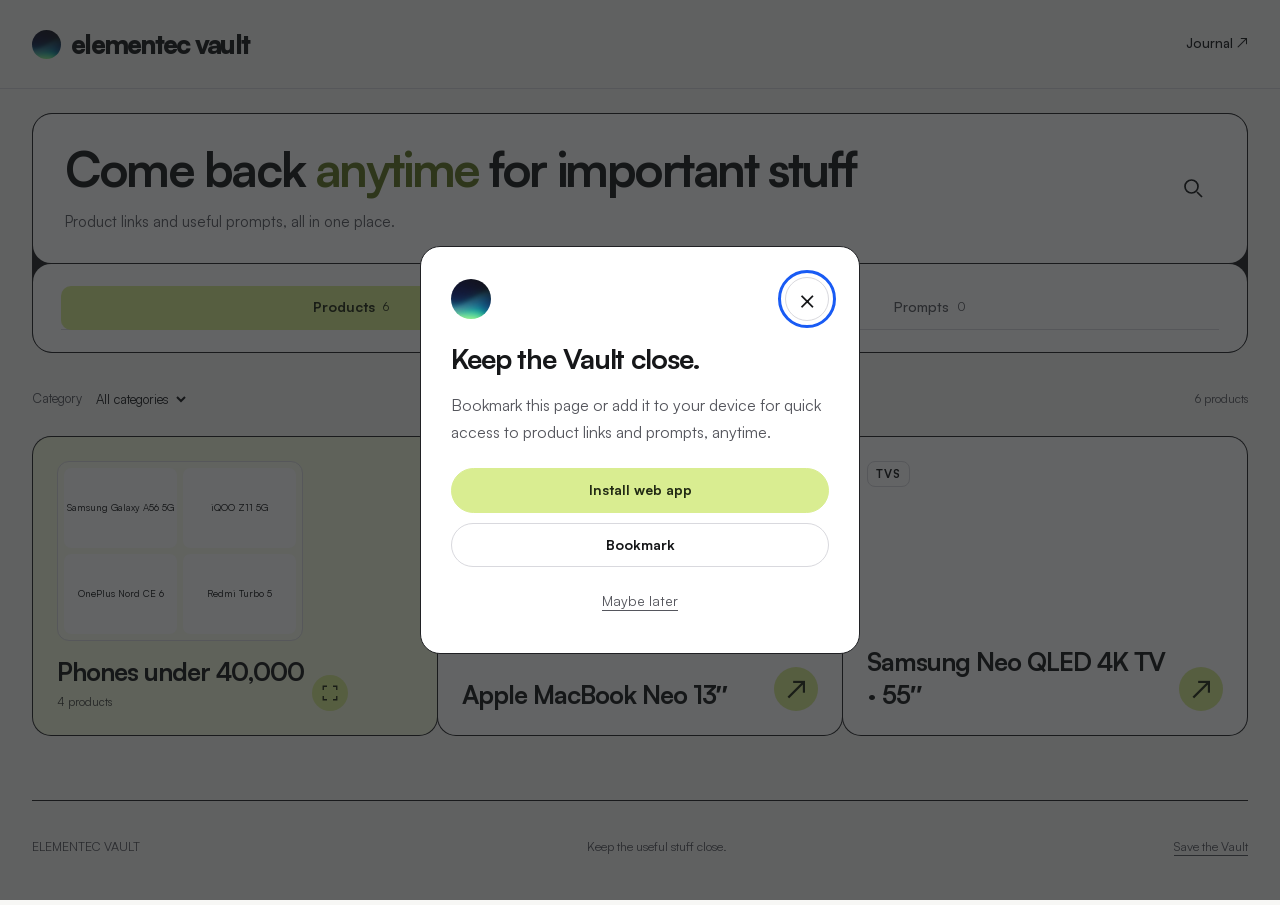
==== site/elementec/index.html @ bdfa91d1 "Move Elementec Vault to its dedicated path" ====
<!doctype html>
<html lang="en">
<head>
  <meta charset="utf-8">
  <meta name="viewport" content="width=device-width, initial-scale=1">
  <meta name="description" content="Find product links and copy useful prompts from Elementec.">
  <meta name="theme-color" content="#f7f7f5" media="(prefers-color-scheme: light)">
  <meta name="theme-color" content="#191a1c" media="(prefers-color-scheme: dark)">
  <title>Elementec Vault</title>
  <link rel="icon" href="../brand/header-blue-lime.jpg" type="image/jpeg"><link rel="preload" href="../fonts/Satoshi-Variable.woff2" as="font" type="font/woff2" crossorigin>
  <link rel="manifest" href="../manifest.webmanifest"><link rel="apple-touch-icon" href="../brand/apple-touch-icon.png"><meta name="apple-mobile-web-app-title" content="Vault">
  <link rel="stylesheet" href="../styles.css?v=reel-folders-1">
  <script type="module" src="../app.mjs?v=reel-folders-1"></script>
</head>
<body>
  <a class="skip" href="#library">Skip to the Vault</a>
  <header class="masthead"><a class="brand" href="./" aria-label="Elementec Vault home"><span class="brand-mark" aria-hidden="true"></span><span class="brand-text"><strong>elementec vault</strong></span></a><a class="parent-link" href="https://elementec.co/journal">Journal ↗</a></header>
  <main>
    <p id="preview-note" class="notice" hidden>Preview examples only. These are not Elementec product recommendations.</p>
    <section id="library" aria-label="The Vault">
      <div class="discovery">
    <section class="intro">
      <div id="intro-copy" class="intro-copy"><h1>Come back <span class="accent-text">anytime</span> for important stuff</h1><p>Product links and useful prompts, all in one place.</p></div>
      <button id="open-search" class="search-toggle" type="button" aria-label="Search the Vault" aria-controls="search-field" aria-expanded="false"><svg viewBox="0 0 24 24" width="24" height="24" aria-hidden="true"><circle cx="10.5" cy="10.5" r="6.5"/><path d="m16 16 5 5"/></svg></button>
      <label id="search-field" class="search" hidden><span class="sr-only">Search the Vault</span><input id="search" type="search" placeholder="Search the Vault" autocomplete="off"></label>
      <button id="close-search" class="search-toggle" type="button" aria-label="Close search" hidden><svg viewBox="0 0 24 24" width="24" height="24" aria-hidden="true"><path d="m6 6 12 12M18 6 6 18"/></svg></button>
    </section>
      <div class="toolbar"><div class="tabs" role="tablist" aria-label="Browse the Vault"><button id="products-tab" type="button" role="tab" aria-selected="true" aria-controls="results" data-type="product">Products <span id="products-count">0</span></button><button id="prompts-tab" type="button" role="tab" aria-selected="false" aria-controls="results" tabindex="-1" data-type="prompt">Prompts <span id="prompts-count">0</span></button></div></div>
      </div>
      <div class="results-heading"><label class="category-label">Category <select id="category"><option value="">All categories</option></select></label><p id="results-count" aria-live="polite"></p></div>
      <div id="results" class="results" role="tabpanel" aria-labelledby="products-tab" aria-busy="true"><p class="state">Opening the Vault…</p></div>
    </section>
  </main>
  <footer><span>ELEMENTEC VAULT</span><span>Keep the useful stuff close.</span><button id="save-vault" class="footer-save" type="button">Save the Vault</button></footer>
  <dialog id="folder-dialog" class="folder-dialog" aria-labelledby="folder-title">
    <div class="folder-dialog-top"><h2 id="folder-title"></h2><button id="close-folder" class="icon-button" type="button" aria-label="Close collection" autofocus>×</button></div>
    <div id="folder-products" class="grid"></div>
  </dialog>
  <dialog id="prompt-dialog"><div class="dialog-top"><span class="eyebrow" id="prompt-category">PROMPT</span><button id="close-dialog" class="icon-button" type="button" aria-label="Close prompt">×</button></div><h2 id="prompt-title"></h2><p id="prompt-description"></p><pre id="prompt-text"></pre><div class="dialog-actions"><button id="copy-prompt" class="button primary" type="button">Copy prompt</button><button id="copy-link" class="button secondary" type="button">Copy link</button></div><p id="copy-feedback" class="feedback" aria-live="polite"></p></dialog>
  <dialog id="quick-access-dialog" class="quick-access-dialog" aria-labelledby="quick-access-title" aria-describedby="quick-access-description">
    <div class="dialog-top"><span class="brand-mark" aria-hidden="true"></span><button id="close-quick-access" class="icon-button" type="button" aria-label="Close save reminder" autofocus>×</button></div>
    <h2 id="quick-access-title">Keep the Vault close.</h2>
    <p id="quick-access-description">Bookmark this page or add it to your device for quick access to product links and prompts, anytime.</p>
    <div class="quick-access-actions"><button id="install-vault" class="button primary" type="button">Install web app</button><button id="bookmark-vault" class="button secondary" type="button">Bookmark</button></div>
    <section id="quick-help" class="quick-help" aria-live="polite" hidden><h3 id="quick-help-title"></h3><p id="quick-help-text"></p></section>
    <button id="later-quick-access" class="later-button" type="button">Maybe later</button>
  </dialog>
  <noscript><p class="notice">Enable JavaScript to browse products and copy prompts.</p></noscript>
</body>
</html>
---- site/styles.css ----
/* Match the live Elementec Journal at /journal, checked 9 October 2026. */
@font-face{font-family:Satoshi;src:url("fonts/Satoshi-Variable.woff2") format("woff2");font-style:normal;font-weight:300 900;font-display:swap}
:root{
  color-scheme:light dark;
  --canvas:#f7f7f5;--surface:#fff;--ink:#161719;--muted:#55565d;
  --line:#d9d9de;--seam:#202124;--soft:#eae9f1;--focus:#195bf4;
  --primary:#d9ed91;--primary-ink:#222a14;--accent:#607620;
  font-family:Satoshi,Arial,sans-serif;font-synthesis:none;
  color:var(--ink);background:var(--canvas);
}
@media(prefers-color-scheme:dark){:root{
  --canvas:#191a1c;--surface:#232427;--ink:#f2f2ed;--muted:#b8b9c0;
  --line:#45464c;--seam:#75777e;--soft:#2c2b38;--focus:#9bbcff;--accent:#d9ed91;
}}
*{box-sizing:border-box}body{margin:0;background:var(--canvas);line-height:1.6}
button,input,select,textarea{font:inherit}a{color:inherit}button{cursor:pointer}button:disabled{cursor:wait;opacity:.65}
:focus-visible{outline:3px solid var(--focus);outline-offset:4px}[hidden]{display:none!important}
::selection{background:var(--primary);color:var(--primary-ink)}
.masthead{max-width:1280px;margin:auto;min-height:73px;padding:14px 20px;display:flex;align-items:center;justify-content:space-between;gap:14px;border-bottom:1px solid var(--line)}
.brand{display:flex;align-items:center;gap:10px;min-height:44px;text-decoration:none}
.brand-mark{width:29px;height:29px;background:url("brand/header-blue-lime.jpg") center/cover;border-radius:50%;flex-shrink:0}
.brand-text{display:flex;align-items:center;gap:16px}.brand-text strong{font-size:1.5rem;font-weight:900;letter-spacing:-.065em;line-height:1.2}
.brand-sub{border-left:1px solid var(--line);padding-left:16px;color:var(--muted);font-size:.8rem}
.parent-link{display:inline-flex;align-items:center;gap:8px;min-height:44px;font-size:.8rem;font-weight:500;text-decoration:none}.parent-link:hover{text-decoration:underline;text-underline-offset:5px}
main{max-width:1280px;margin:auto;padding:0 20px 40px}.context-line{display:flex;justify-content:space-between;gap:14px;padding:12px 0;font-size:.72rem;color:var(--muted)}
.discovery{background:var(--seam);border:1px solid var(--seam);border-radius:20px;overflow:hidden;margin-bottom:16px}
.intro{padding:22px;background:var(--surface);border-radius:18px;display:grid;grid-template-columns:minmax(0,1fr) 44px;align-items:center;gap:14px}.intro-copy{min-width:0}.search-toggle{display:inline-flex;align-items:center;justify-content:center;width:44px;height:44px;padding:0;border:0;border-radius:50%;background:transparent;color:var(--ink)}.search-toggle:hover{background:var(--soft)}.search-toggle svg{stroke:currentColor;fill:none;stroke-width:1.7}.eyebrow{color:var(--ink);font-size:.72rem;font-weight:700;letter-spacing:.09em;line-height:1.6;margin:0 0 14px;text-transform:uppercase}
.intro h1{font-size:2rem;font-weight:700;line-height:1.12;letter-spacing:-.05em;overflow-wrap:anywhere;margin:0}.intro-copy>p:last-child{display:none;color:var(--muted);font-size:.95rem;margin:14px 0 0}
.toolbar{background:var(--surface);border-radius:18px;padding:16px 18px;display:flex;flex-direction:column;gap:14px;margin-top:1px}
.tabs{display:flex;border-bottom:1px solid var(--line)}.tabs button{flex:1;display:flex;justify-content:center;align-items:center;gap:8px;min-height:44px;padding:8px 4px;border:0;border-bottom:2px solid transparent;background:transparent;color:var(--muted);font-size:.875rem;font-weight:500;margin-bottom:-1px}
.tabs button[aria-selected=true]{color:var(--primary-ink);font-weight:700;background:var(--primary);border-bottom-color:var(--primary);border-radius:10px}.tabs button[aria-selected=true] span{color:inherit}.tabs button span{color:var(--muted);font-size:.75rem;font-weight:400}
.search{display:flex;align-items:center;gap:12px;min-height:48px;border-bottom:1px solid var(--line)}.search svg{stroke:var(--ink);fill:none;stroke-width:1.7;flex-shrink:0}.search input{width:100%;min-width:0;border:0;border-radius:0;background:transparent;color:var(--ink);padding:10px 0;font-size:1rem}.search input::placeholder{color:var(--muted);opacity:1}.search input:focus{outline:none}.search:focus-within{outline:2px solid var(--focus);outline-offset:4px}
.results-heading{min-height:60px;display:grid;grid-template-columns:minmax(0,1fr) auto;align-items:center;gap:0 10px;padding:0 0 14px;font-size:.8125rem;color:var(--muted)}.results-heading p{grid-column:2;grid-row:1;margin:0;white-space:nowrap;font-size:.75rem}.category-label{display:flex;align-items:center;gap:6px;min-width:0}.category-label select{min-width:0;max-width:155px;min-height:44px;padding:8px 4px;border:0;border-radius:8px;background:var(--canvas);color:var(--ink);font-size:.8125rem}
.grid{display:grid;grid-template-columns:repeat(2,minmax(0,1fr));gap:1px;padding:1px;background:var(--seam);border-radius:20px;overflow:hidden}
.card{min-width:0;padding:14px 12px;display:flex;flex-direction:column;background:var(--surface);border-radius:18px;scroll-margin-top:24px}
.card-media{position:relative;margin-bottom:14px;font-size:.6875rem}.card-image{display:block;width:100%;height:clamp(100px,30vw,160px);object-fit:contain;background:#fff;border-radius:12px}.card-media.has-image>.category{position:absolute;top:8px;left:8px;max-width:calc(100% - 16px)}
.category{display:inline-block;max-width:100%;padding:3px 8px;border:1px solid var(--line);border-radius:8px;background:var(--surface);text-transform:uppercase;letter-spacing:.075em;font-weight:700;color:var(--ink);overflow-wrap:anywhere}.affiliate-label{color:var(--muted);font-size:.6875rem}
.card h2{font-size:clamp(1rem,4.1vw,1.25rem);font-weight:700;letter-spacing:-.04em;line-height:1.3;overflow-wrap:anywhere;margin:0}
.card-bottom{margin-top:auto;display:grid;grid-template-columns:minmax(0,1fr) 44px;align-items:end;gap:8px}.card-action{display:inline-flex;align-items:center;justify-content:center;width:44px;height:44px;min-width:44px;min-height:44px;padding:0;border:0;border-radius:50%;background:var(--primary);color:var(--primary-ink);font-size:1.5rem;font-weight:700;line-height:1;text-decoration:none}.card-action:hover{filter:brightness(.95)}.card-date{font-size:.6875rem;color:var(--muted)}
.state{grid-column:1/-1;margin:0;padding:36px 22px;background:var(--surface);border-radius:18px;color:var(--muted);text-align:center;line-height:1.75}.state strong{display:block;color:var(--ink);font-size:1.25rem;font-weight:700;letter-spacing:-.04em;margin-bottom:8px}
.affiliate-note{color:var(--muted);font-size:.8125rem;line-height:1.7;margin:20px 0 0}.notice{background:var(--soft);border:1px solid var(--line);border-radius:14px;padding:16px 18px;font-size:.875rem;line-height:1.7}.feedback{color:var(--muted);font-size:.875rem;min-height:1.4em}
body>footer{width:min(1216px,calc(100% - 40px));margin:auto;padding:24px 0 36px;border-top:1px solid var(--seam);color:var(--muted);display:flex;flex-wrap:wrap;justify-content:space-between;gap:16px;font-size:.78rem}
dialog{background:var(--surface);color:var(--ink);border:1px solid var(--seam);border-radius:20px;padding:22px;width:min(650px,calc(100% - 28px));max-height:85dvh}dialog::backdrop{background:#161719aa}.dialog-top{display:flex;align-items:center;justify-content:space-between;gap:12px}.dialog-top .eyebrow{margin:0}.icon-button{width:44px;height:44px;border:1px solid var(--line);border-radius:50%;background:var(--surface);color:var(--ink);font-size:1.75rem}dialog h2{font-size:1.75rem;font-weight:700;letter-spacing:-.04em;line-height:1.25;margin:24px 0 12px}dialog>p{color:var(--muted);line-height:1.7}pre{font:inherit;font-size:1rem;white-space:pre-wrap;overflow-wrap:anywhere;line-height:1.7;padding:18px;background:var(--soft);border:1px solid var(--line);border-radius:12px;max-height:40dvh;overflow:auto}.dialog-actions{display:flex;flex-wrap:wrap;gap:10px}
.button{min-height:44px;display:inline-flex;justify-content:center;align-items:center;padding:10px 18px;border:1px solid var(--line);border-radius:100px;font-size:.875rem;font-weight:700;text-decoration:none}.primary{background:var(--primary);border-color:var(--primary);color:var(--primary-ink)}.secondary{background:var(--surface);color:var(--ink)}.sr-only{position:absolute;width:1px;height:1px;padding:0;margin:-1px;overflow:hidden;clip:rect(0,0,0,0);white-space:nowrap;border:0}.skip{position:absolute;left:16px;top:-80px;z-index:5;background:var(--surface);border-radius:8px;padding:12px 18px}.skip:focus{top:12px}
@media(min-width:601px){.masthead{padding:22px 32px}.brand-text strong{font-size:1.65rem}.parent-link{font-size:.83rem}main{padding:0 32px 64px}.context-line{padding:14px 0;font-size:.75rem}.intro{padding:28px 32px}.intro h1{font-size:clamp(2rem,3.8vw,3.1rem)}.intro-copy>p:last-child{display:block}.toolbar{padding:22px 28px}.tabs,.search{min-width:0}.discovery{margin-bottom:23px}.card{padding:24px}.card-image{height:180px}.card-media{font-size:.72rem;margin-bottom:24px}.card h2{font-size:1.6rem}.card-date{font-size:.75rem}body>footer{width:min(1216px,calc(100% - 64px))}dialog{padding:30px}}
@media(min-width:1050px){.grid{grid-template-columns:repeat(auto-fit,minmax(min(100%,350px),1fr))}}
@media(max-width:600px){.brand-sub,.context-line>span:last-child{display:none}}
@media(max-width:360px){main{padding-inline:14px}.masthead{padding-inline:14px}.intro{padding:20px}.intro h1{font-size:1.875rem}.card{padding:12px 10px}.category-label{font-size:.75rem}.category-label select{max-width:130px}body>footer{width:calc(100% - 28px)}}
@media(prefers-reduced-motion:reduce){*{scroll-behavior:auto!important;transition:none!important}}
/* All entries share one grid; a selected collection keeps its title inside its island. */
.results{display:flex;flex-direction:column;gap:28px}
.results>.state{border:1px solid var(--line)}
.collection-heading{display:flex;flex-wrap:wrap;justify-content:space-between;align-items:center;gap:6px 18px;padding:16px 18px}
.collection-summary{display:flex;flex-direction:column;gap:4px;min-width:0}.collection-count{font-size:.75rem;color:var(--muted)}
.collection-heading h2,.other-heading{font-size:1.25rem;font-weight:700;letter-spacing:-.04em;line-height:1.3;margin:0;overflow-wrap:anywhere}
.collection-links{display:flex;flex-wrap:wrap;gap:18px}.collection-links a{min-height:44px;display:inline-flex;align-items:center;font-size:.8125rem;font-weight:700;text-underline-offset:4px}
.other-heading{margin:0}.collection{min-width:0;background:var(--surface);border:1px solid var(--seam);border-radius:20px;overflow:hidden}.collection>.grid{border-radius:0;padding:0}.accent-text{color:var(--accent)}#library{margin-top:20px}
@media(min-width:601px){.collection-heading{padding:22px 24px}.collection-heading h2,.other-heading{font-size:1.6rem}#library{margin-top:24px}}

/* First-visit quick access reminder uses the same Journal surfaces and accent. */
.quick-access-dialog{width:min(440px,calc(100% - 28px))}.quick-access-dialog .brand-mark{width:40px;height:40px}.quick-access-dialog h2{margin-top:20px}.quick-access-dialog>p{margin-bottom:22px}.quick-access-actions{display:grid;grid-template-columns:1fr;gap:10px}.quick-help{margin-top:18px;padding:16px;background:var(--soft);border:1px solid var(--line);border-radius:14px}.quick-help h3{margin:0 0 8px;font-size:1rem}.quick-help p{margin:0;font-size:.9rem;line-height:1.7;color:var(--muted)}.later-button,.footer-save{border:0;background:transparent;color:var(--muted);font-size:.875rem;min-height:44px;padding:8px 0;cursor:pointer;text-decoration:underline;text-underline-offset:4px}.later-button{display:block;margin:12px auto 0}.footer-save{font-size:.78rem;padding:0}body>footer{align-items:center}

.results>.grid{width:100%}@media(min-width:601px){.results-heading{display:flex;gap:16px}.results-heading p{margin-left:auto}}

/* Reel colors use existing Journal lavender, lime, and blue theme tokens. */
.card[data-reel-color="lavender"]{background:var(--soft)}.card[data-reel-color="lime"]{background:color-mix(in srgb,var(--primary) 30%,var(--surface))}.card[data-reel-color="blue"]{background:color-mix(in srgb,var(--focus) 20%,var(--surface))}

/* Interactive reel folder exploration. */
.folder-card{border:0;text-align:left;color:var(--ink);gap:14px;transition:filter .15s ease}.folder-card:hover{filter:brightness(.97)}.folder-card:focus-visible{outline-offset:-4px}
.folder-previews{display:grid;grid-template-columns:repeat(2,minmax(0,1fr));grid-template-rows:repeat(2,minmax(0,1fr));gap:6px;height:clamp(100px,30vw,160px);padding:6px;background:color-mix(in srgb,var(--surface) 45%,transparent);border:1px solid var(--line);border-radius:12px}
.folder-preview{display:flex;align-items:center;justify-content:center;min-width:0;min-height:0;background:#fff;border-radius:7px;overflow:hidden;font-size:.6rem;padding:3px;color:#161719}.folder-preview img{width:100%;height:100%;object-fit:contain}.folder-more{font-size:1.3rem;font-weight:700;background:var(--surface);color:var(--ink)}
.folder-bottom{display:flex;align-items:end;gap:8px;margin-top:auto}.folder-copy{display:flex;flex-direction:column;gap:5px;min-width:0;flex:1}.folder-title{font-size:clamp(1rem,4.1vw,1.25rem);font-weight:700;letter-spacing:-.04em;line-height:1.3;overflow-wrap:anywhere}.folder-count{font-size:.72rem;color:var(--ink);opacity:.8}.folder-expand{display:flex;align-items:center;justify-content:center;width:36px;height:36px;flex-shrink:0;background:var(--primary);color:var(--primary-ink);border-radius:50%;font-size:1.6rem;line-height:1}
.folder-dialog{width:min(650px,calc(100% - 24px));max-height:90dvh;padding:12px;overflow:auto}.folder-dialog-top{display:flex;align-items:start;justify-content:space-between;gap:16px;padding:8px 6px 18px}.folder-dialog-top h2{margin:0;font-size:1.4rem;line-height:1.3}.folder-dialog-top .icon-button{flex-shrink:0}.folder-dialog .card{padding:12px 10px}.folder-dialog .card h2{font-size:1rem}.folder-dialog .card-image{height:clamp(100px,30vw,160px)}.folder-dialog .grid{grid-template-columns:repeat(2,minmax(0,1fr))}
@media(min-width:601px){.folder-previews{height:180px}.folder-title{font-size:1.6rem}.folder-dialog{padding:18px}.folder-dialog-top h2{font-size:1.75rem}.folder-dialog .card{padding:18px}.folder-dialog .card h2{font-size:1.25rem}}
@media(prefers-reduced-motion:reduce){.folder-card{transition:none}}

.folder-expand svg{width:18px;height:18px;stroke:currentColor;stroke-width:1.8;fill:none}

.results>.grid{background:transparent;overflow:visible}.results>.grid>.card{box-shadow:0 0 0 1px var(--seam)}body.folder-open{overflow:hidden}
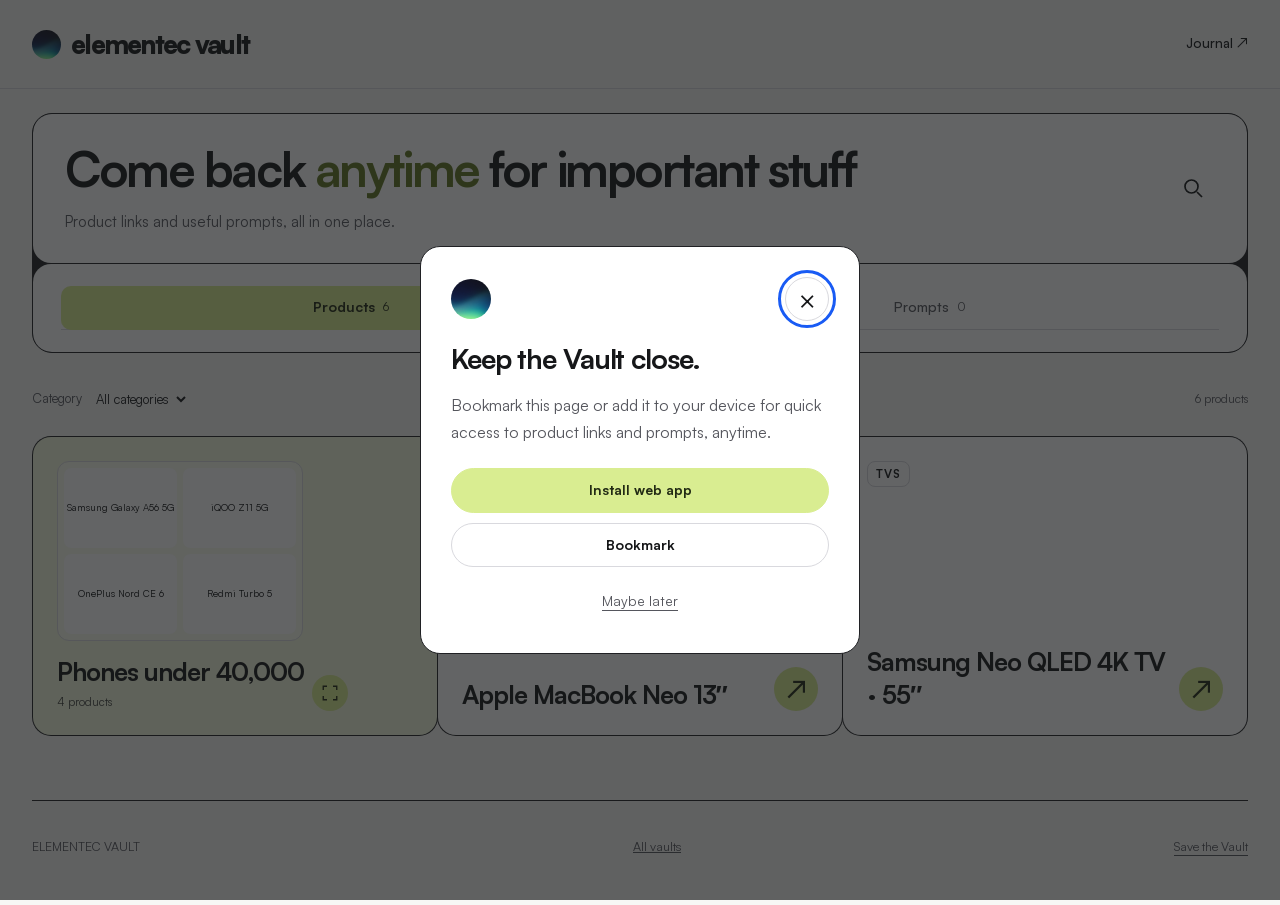
==== commit 87ac1b10: "Launch Auto Unvrse Vault and shared directory" ====
--- a/site/elementec/index.html
+++ b/site/elementec/index.html
@@ -10,7 +10,7 @@
   <link rel="icon" href="../brand/header-blue-lime.jpg" type="image/jpeg"><link rel="preload" href="../fonts/Satoshi-Variable.woff2" as="font" type="font/woff2" crossorigin>
   <link rel="manifest" href="../manifest.webmanifest"><link rel="apple-touch-icon" href="../brand/apple-touch-icon.png"><meta name="apple-mobile-web-app-title" content="Vault">
   <link rel="stylesheet" href="../styles.css?v=reel-folders-1">
-  <script type="module" src="../app.mjs?v=reel-folders-1"></script>
+  <script type="module" src="../app.mjs?v=auto-vault-1"></script>
 </head>
 <body>
   <a class="skip" href="#library">Skip to the Vault</a>
@@ -31,7 +31,7 @@
       <div id="results" class="results" role="tabpanel" aria-labelledby="products-tab" aria-busy="true"><p class="state">Opening the Vault…</p></div>
     </section>
   </main>
-  <footer><span>ELEMENTEC VAULT</span><span>Keep the useful stuff close.</span><button id="save-vault" class="footer-save" type="button">Save the Vault</button></footer>
+  <footer><span>ELEMENTEC VAULT</span><a href="../">All vaults</a><button id="save-vault" class="footer-save" type="button">Save the Vault</button></footer>
   <dialog id="folder-dialog" class="folder-dialog" aria-labelledby="folder-title">
     <div class="folder-dialog-top"><h2 id="folder-title"></h2><button id="close-folder" class="icon-button" type="button" aria-label="Close collection" autofocus>×</button></div>
     <div id="folder-products" class="grid"></div>
